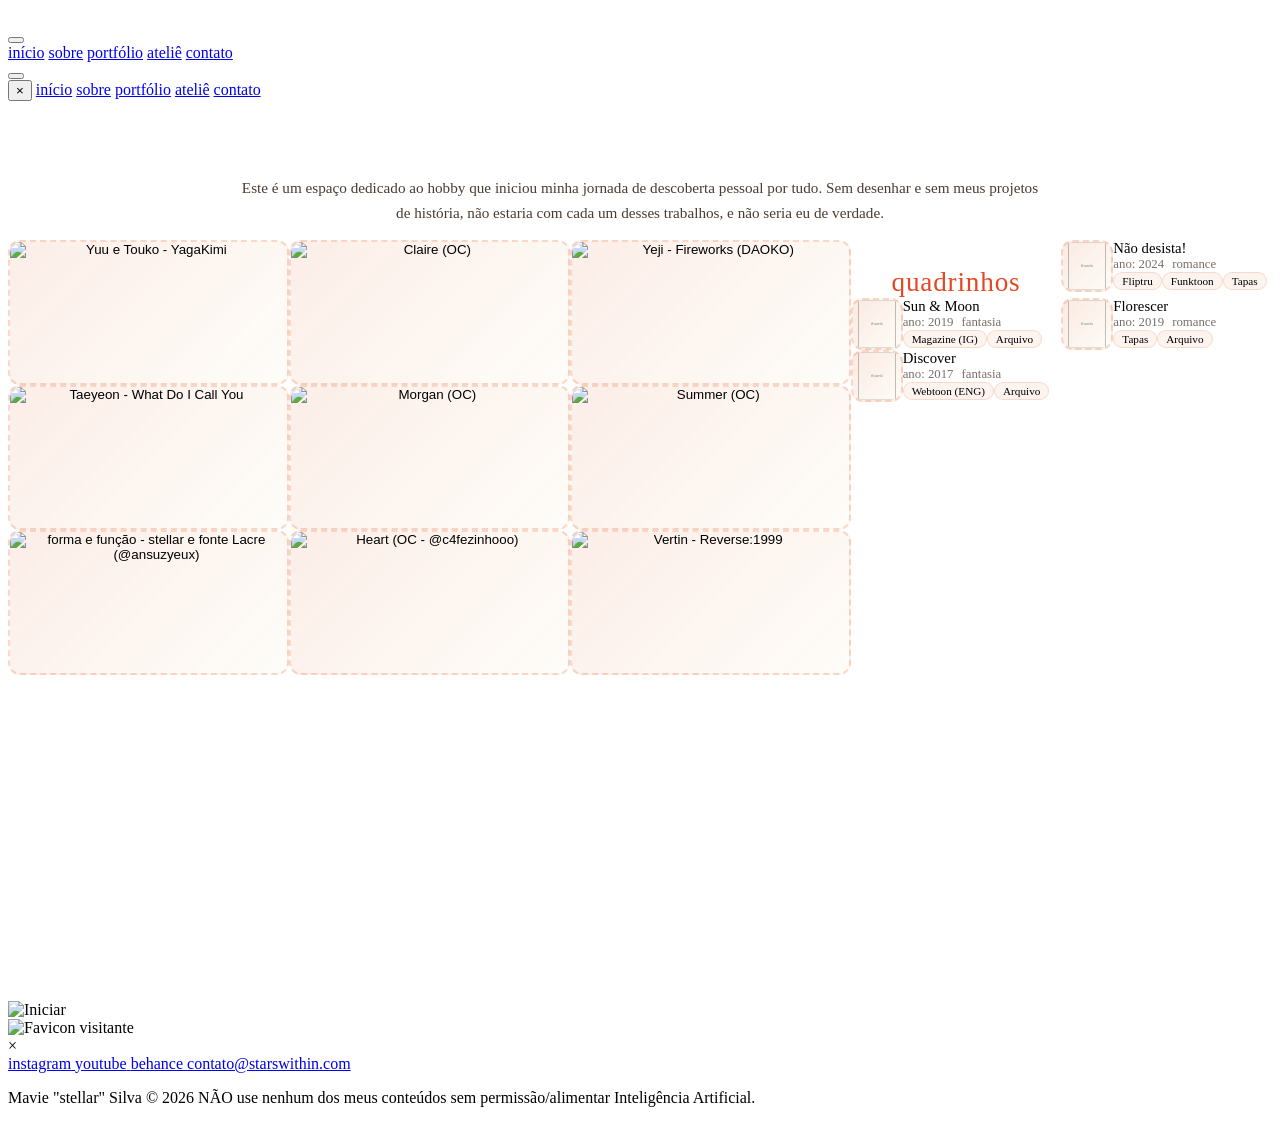
==== pages/atelier/index.html @ 3b6b8ca8 "Upload pages" ====
<!DOCTYPE html>
<html lang="pt-BR">
<head>
    <title>ateliê - starswithin</title>
    <meta charset="utf-8">
    <meta name="viewport" content="width=device-width, initial-scale=1">
    <meta name="description" content="Ateliê de Mavie 'stellar' Silva - espaço criativo de arte digital">
    <link rel="preconnect" href="https://fonts.googleapis.com">
    <link rel="preconnect" href="https://fonts.gstatic.com" crossorigin>
    <link href="https://fonts.googleapis.com/css2?family=Michroma&display=swap" rel="stylesheet">
    <link href="https://fonts.googleapis.com/css2?family=Geist:ital,wght@0,100..900;1,100..900&display=swap" rel="stylesheet">
    <link rel="stylesheet" href="../../assets/css/main.css?v=5">
    <link rel="stylesheet" href="style.css?v=5">
    <link rel="icon" href="../../assets/images/SW-Favicon_1.png" type="image/png">    
</head>

<body>
    <div class="preloader">
        <img class="loading-star" src="../../assets/images/SW-MainStar.svg" alt="" aria-hidden="true">
    </div>
    <header class="site-header">
        <button class="menu-toggle" aria-label="Abrir menu de navegação" aria-expanded="false" aria-controls="mobile-menu">
            <span class="hamburger"></span>
        </button>
        <nav class="navigation">
            <a href="../../index.html" class="nav-link">início</a>
            <a href="../sobre/index.html" class="nav-link">sobre</a>
            <a href="../portfolio/index.html" class="nav-link">portfólio</a>
            <span class="nav-item atelier"><a href="index.html" class="nav-link active">ateliê</a></span>
            <a href="../contato/index.html" class="nav-link">contato</a>
        </nav>
        <button id="theme-toggle" class="theme-toggle" aria-label="Alternar tema" title="Alternar tema" aria-pressed="false">
            <span class="toggle-track">
                <span class="toggle-knob"></span>
            </span>
        </button>
    </header>

    <nav class="mobile-nav-overlay" id="mobile-menu">
        <button class="mobile-nav-close" aria-label="Fechar menu" aria-controls="mobile-menu">
            <span class="nav-close-x">&times;</span>
        </button>
        <a href="../../index.html" class="mobile-nav-link">início</a>
        <a href="../sobre/index.html" class="mobile-nav-link">sobre</a>
        <a href="../portfolio/index.html" class="mobile-nav-link">portfólio</a>
        <a href="index.html" class="mobile-nav-link active">ateliê</a>
        <a href="../contato/index.html" class="mobile-nav-link">contato</a>
    </nav>

    <section class="atelier-wrap">
        <div class="atelier-intro">
            <p>
                Este é um espaço dedicado ao hobby que iniciou minha jornada de descoberta pessoal por tudo.
                Sem desenhar e sem meus projetos de história, não estaria com cada um desses trabalhos,
                e não seria eu de verdade.
            </p>
        </div>

        <div class="atelier-content">
            <div class="atelier-gallery">
                <button class="gallery-placeholder" data-img="../../images/ATELIER/yagakimi redraw1.png" data-alt="Yuu e Touko - YagaKimi">
                    <img src="../../images/ATELIER/yagakimi redraw1.png" alt="Yuu e Touko - YagaKimi">
                </button>
                <button class="gallery-placeholder" data-img="../../images/ATELIER/claire musg s.png" data-alt="Claire (OC)">
                    <img src="../../images/ATELIER/claire musg s.png" alt="Claire (OC)">
                </button>
                <button class="gallery-placeholder" data-img="../../images/ATELIER/yeji b-day.png" data-alt="Yeji - Fireworks (DAOKO)">
                    <img src="../../images/ATELIER/yeji b-day.png" alt="Yeji - Fireworks (DAOKO)">
                </button>
                <button class="gallery-placeholder" data-img="../../images/ATELIER/taeyeon wdicy s.png" data-alt="Taeyeon - What Do I Call You">
                    <img src="../../images/ATELIER/taeyeon wdicy s.png" alt="Taeyeon - What Do I Call You">
                </button>
                <button class="gallery-placeholder" data-img="../../images/ATELIER/morgan bday s.png" data-alt="Morgan (OC)">
                    <img src="../../images/ATELIER/morgan bday s.png" alt="Morgan (OC)">
                </button>
                <button class="gallery-placeholder" data-img="../../images/ATELIER/summer ex.png" data-alt="Summer (OC)">
                    <img src="../../images/ATELIER/summer ex.png" alt="Summer (OC)">
                </button>
                <button class="gallery-placeholder" data-img="../../images/ATELIER/forma e função.psd.png" data-alt="forma e função - stellar e fonte Lacre (@ansuzyeux)">
                    <img src="../../images/ATELIER/forma e função.psd.png" alt="forma e função - stellar e fonte Lacre (@ansuzyeux)">
                </button>
                <button class="gallery-placeholder" data-img="../../images/ATELIER/heart dtiys s.png" data-alt="Heart (OC - @c4fezinhooo)">
                    <img src="../../images/ATELIER/heart dtiys s.png" alt="Heart (OC - @c4fezinhooo)">
                </button>
                <button class="gallery-placeholder" data-img="../../images/ATELIER/vertin.png" data-alt="Vertin - Reverse:1999">
                    <img src="../../images/ATELIER/vertin.png" alt="Vertin - Reverse:1999">
                </button>
            </div>

            <div class="modal" id="image-modal">
                <div class="modal-content">
                    <button class="close-modal" id="close-modal">&times;</button>
                    <img src="" alt="" id="modal-img">
                </div>
            </div>

            <aside class="comics-list">
                <h1 class="comics-heading">quadrinhos</h1>

                <article class="comic-item">
                    <img src="../../images/ATELIER/nd-cut.png" alt="Capa Não desista!" class="comic-thumb"
                         onerror="this.onerror=null;this.src='data:image/svg+xml,%3Csvg xmlns=%22http://www.w3.org/2000/svg%22 width=%2270%22 height=%2290%22 viewBox=%220 0 70 90%22%3E%3Crect width=%2270%22 height=%2290%22 fill=%22none%22 stroke=%22%23888%22 stroke-width=%221%22/%3E%3Ctext x=%2250%25%22 y=%2250%25%22 dominant-baseline=%22middle%22 text-anchor=%22middle%22 font-size=%228%22 fill=%22%23888%22 font-family=%22sans-serif%22%3Ethumb%3C/text%3E%3C/svg%3E';">
                    <div class="comic-info">
                        <h3 class="comic-title">Não desista!</h3>
                        <div class="comic-meta">
                            <span>ano: 2024</span>
                            <span>romance</span>
                        </div>
                        <div class="comic-tags">
                            <a href="https://fliptru.com.br/comic/nao-desista-hztu/001?origin=chapter-list&extra=page_1" target="_blank" rel="noopener noreferrer" class="comic-tag">Fliptru</a>
                            <a href="https://funktoon.com/serie/naodesistacomic" target="_blank" rel="noopener noreferrer" class="comic-tag">Funktoon</a>
                            <a href="https://tapas.io/series/naodesista/info" target="_blank" rel="noopener noreferrer" class="comic-tag">Tapas</a>
                        </div>
                    </div>
                </article>

                <article class="comic-item">
                    <img src="../../images/ATELIER/sm-capa.png" alt="Capa Sun & Moon" class="comic-thumb"
                         onerror="this.onerror=null;this.src='data:image/svg+xml,%3Csvg xmlns=%22http://www.w3.org/2000/svg%22 width=%2270%22 height=%2290%22 viewBox=%220 0 70 90%22%3E%3Crect width=%2270%22 height=%2290%22 fill=%22none%22 stroke=%22%23888%22 stroke-width=%221%22/%3E%3Ctext x=%2250%25%22 y=%2250%25%22 dominant-baseline=%22middle%22 text-anchor=%22middle%22 font-size=%228%22 fill=%22%23888%22 font-family=%22sans-serif%22%3Ethumb%3C/text%3E%3C/svg%3E';">
                    <div class="comic-info">
                        <h3 class="comic-title">Sun & Moon</h3>
                        <div class="comic-meta">
                            <span>ano: 2019</span>
                            <span>fantasia</span>
                        </div>
                        <div class="comic-tags">
                            <a href="https://www.instagram.com/p/B2bsOSjj9we/" target="_blank" rel="noopener noreferrer" class="comic-tag">Magazine (IG)</a>
                            <a href="https://www.tumblr.com/stellar-vault/824159685451071488/sun-moon-01-lumos-um-mago-aprendiz-ao" target="_blank" rel="noopener noreferrer" class="comic-tag">Arquivo</a>
                        </div>
                    </div>
                </article>

                <article class="comic-item">
                    <img src="../../images/ATELIER/flr-cut.png" alt="Capa Florescer" class="comic-thumb"
                         onerror="this.onerror=null;this.src='data:image/svg+xml,%3Csvg xmlns=%22http://www.w3.org/2000/svg%22 width=%2270%22 height=%2290%22 viewBox=%220 0 70 90%22%3E%3Crect width=%2270%22 height=%2290%22 fill=%22none%22 stroke=%22%23888%22 stroke-width=%221%22/%3E%3Ctext x=%2250%25%22 y=%2250%25%22 dominant-baseline=%22middle%22 text-anchor=%22middle%22 font-size=%228%22 fill=%22%23888%22 font-family=%22sans-serif%22%3Ethumb%3C/text%3E%3C/svg%3E';">
                    <div class="comic-info">
                        <h3 class="comic-title">Florescer</h3>
                        <div class="comic-meta">
                            <span>ano: 2019</span>
                            <span>romance</span>
                        </div>
                        <div class="comic-tags">
                            <a href="https://tapas.io/series/florescer-pt" target="_blank" rel="noopener noreferrer" class="comic-tag">Tapas</a>
                            <a href="https://www.tumblr.com/stellar-vault/186353274121/florescer-quadrinho-de-abril-de-2019-criado-para" target="_blank" rel="noopener noreferrer" class="comic-tag">Arquivo</a>
                        </div>
                    </div>
                </article>

                <article class="comic-item">
                    <img src="../../images/ATELIER/dsc-cut.png" alt="Arte Discover" class="comic-thumb"
                         onerror="this.onerror=null;this.src='data:image/svg+xml,%3Csvg xmlns=%22http://www.w3.org/2000/svg%22 width=%2270%22 height=%2290%22 viewBox=%220 0 70 90%22%3E%3Crect width=%2270%22 height=%2290%22 fill=%22none%22 stroke=%22%23888%22 stroke-width=%221%22/%3E%3Ctext x=%2250%25%22 y=%2250%25%22 dominant-baseline=%22middle%22 text-anchor=%22middle%22 font-size=%228%22 fill=%22%23888%22 font-family=%22sans-serif%22%3Ethumb%3C/text%3E%3C/svg%3E';">
                    <div class="comic-info">
                        <h3 class="comic-title">Discover</h3>
                        <div class="comic-meta">
                            <span>ano: 2017</span>
                            <span>fantasia</span>
                        </div>
                        <div class="comic-tags">
                            <a href="https://www.webtoons.com/en/canvas/discover/list?title_no=199650" target="_blank" rel="noopener noreferrer" class="comic-tag">Webtoon (ENG)</a>
                            <a href="https://www.tumblr.com/stellar-vault/170592912271/discover-comic-experimental-sobre-humanidade" target="_blank" rel="noopener noreferrer" class="comic-tag">Arquivo</a>
                        </div>
                    </div>
                </article>
            </aside>
        </div>
    </section>

    <div class="footer-desktop">
        <div class="footer-left">
            <img src="../../assets/images/SW-Start_1.png" class="start-logo" alt="Iniciar" aria-label="Abrir menu iniciar">
            <div class="start-modal" id="start-modal">
                <div class="start-modal-header">
                    <div class="start-modal-title">
                        <img src="../../assets/images/SW-Favicon_1.png" alt="Favicon" class="start-modal-favicon">
                        visitante
                    </div>
                    <span class="start-modal-close" aria-label="Fechar menu iniciar">&times;</span>
                </div>
                <div class="start-modal-content">
                    <a href="https://instagram.com/starswithin_" class="start-modal-item">
                        <span>instagram</span>
                    </a>
                    <a href="https://youtube.com/@starswithin1" class="start-modal-item">
                        <span>youtube</span>
                    </a>
                    <a href="https://behance.net/starswithin" class="start-modal-item">
                        <span>behance</span>
                    </a>
                    <a href="mailto:contato@starswithin.com" class="start-modal-item">
                        <span>contato@starswithin.com</span>
                    </a>
                </div>
            </div>
        </div>
        <div class="footer-right">
            <p class="footer-info">
                <span class="footer-name">Mavie "stellar" Silva © 2026</span>
                <span class="footer-copyright">NÃO use nenhum dos meus conteúdos sem permissão/alimentar Inteligência Artificial.</span>
            </p>
        </div>
    </div>

    <script src="../../assets/js/main.js"></script>
    <script src="script.js"></script>
</body>
</html>
---- pages/atelier/style.css ----
/**
 * starswithin - CSS específico da página ateliê
 *
 * O CSS base comum está em ../../assets/css/main.css
 * Este arquivo contém apenas os estilos do layout de ateliê
 * (gallery de processo, comics list, modal de imagem).
 */

/* ===== Variáveis de cor específicas do ateliê ===== */
:root {
    --text-warm: #4a3b32;
    --text-warm-muted: #7a6f68;
    --accent-warm: #E54724;
}
[data-theme="dark"] {
    --accent-warm: #d4a59a;
    --text-warm: #e8dcc9;
    --text-warm-muted: #c9bfae;
    --text-muted: #c9bfae;
}

/* ===== Ateliê: Layout principal ===== */
.atelier-wrap {
    position: relative;
    height: calc(100vh - 120px);
    margin-top: 60px;
    margin-bottom: 60px;
    padding: clamp(16px, 3vw, 48px) var(--spacing-xl);
    box-sizing: border-box;
    max-width: 1400px;
    margin-left: auto;
    margin-right: auto;
    display: flex;
    flex-direction: column;
    gap: var(--spacing-xl);
    overflow-y: auto;
    overflow-x: hidden;
}

.atelier-intro {
    max-width: 800px;
    margin: 0 auto;
    text-align: center;
}
.atelier-intro p {
    font-family: var(--body-font);
    font-size: 0.92rem;
    line-height: 1.6;
    color: var(--text-warm);
}
[data-theme="dark"] .atelier-intro p {
    color: var(--text-color);
}

.comics-heading {
    font-family: var(--title-font);
    font-size: 2rem;
    font-weight: 500;
    color: var(--accent-warm);
    text-align: center;
    margin-bottom: var(--spacing-xl);
    letter-spacing: 0.03em;
}
[data-theme="dark"] .comics-heading {
    color: var(--primary);
}

/* ===== Layout: galeria + lista de comics ===== */
.atelier-content {
    display: flex;
    gap: calc(var(--spacing-xl) * 2);
    align-items: flex-start;
}

/* Galeria de thumbnails */
.atelier-gallery {
    flex: 2;
    display: grid;
    grid-template-columns: repeat(3, 1fr);
    grid-auto-rows: 180px;
    gap: var(--spacing-md);
    max-width: 1000px;
    margin-left: auto;
    margin-right: auto;
}
.atelier-gallery .gallery-placeholder {
    width: 100%;
    background: linear-gradient(135deg, rgba(229, 112, 61, 0.12), rgba(244, 227, 178, 0.08));
    border: 2px dashed rgba(229, 112, 61, 0.25);
    border-radius: 12px;
    display: flex;
    align-items: center;
    justify-content: center;
    overflow: hidden;
    position: relative;
    transition: var(--transition-fast);
    cursor: pointer;
}
.atelier-gallery .gallery-placeholder img {
    width: 100%;
    height: 100%;
    object-fit: cover;
    border-radius: 10px;
    position: absolute;
    top: 0;
    left: 0;
}
.atelier-gallery .gallery-placeholder a {
    display: block;
    width: 100%;
    height: 100%;
    text-decoration: none;
}
.atelier-gallery .gallery-placeholder:hover {
    border-color: rgba(229, 112, 61, 0.5);
    box-shadow: 0 0 12px rgba(229, 112, 61, 0.2);
}
.atelier-gallery .gallery-placeholder:nth-child(1) { min-height: 160px; }
.atelier-gallery .gallery-placeholder:nth-child(2) { min-height: 190px; }
.atelier-gallery .gallery-placeholder:nth-child(3) { min-height: 150px; }
.atelier-gallery .gallery-placeholder:nth-child(4) { min-height: 180px; }
.atelier-gallery .gallery-placeholder:nth-child(5) { min-height: 160px; }
.atelier-gallery .gallery-placeholder:nth-child(6) { min-height: 170px; }
.atelier-gallery .gallery-placeholder:nth-child(7) { min-height: 155px; }
.atelier-gallery .gallery-placeholder:nth-child(8) { min-height: 165px; }
.atelier-gallery .gallery-placeholder:nth-child(9) { min-height: 175px; }

/* ===== Modal de imagem do ateliê (específico) ===== */
.atelier-wrap .modal {
    display: none;
    position: fixed;
    z-index: 1000;
    left: 0;
    top: 0;
    width: 100%;
    height: 100%;
    background-color: rgba(0, 0, 0, 0.9);
    align-items: center;
    justify-content: center;
    overflow: auto;
    visibility: hidden;
    opacity: 0;
    transition: opacity 0.3s ease;
}
.atelier-wrap .modal.active {
    display: flex;
    visibility: visible;
    opacity: 1;
}
.atelier-wrap .modal > .modal-content {
    position: relative;
    margin: auto;
    padding: 20px;
    width: 90%;
    max-width: 800px;
    transform: scale(0.92);
    opacity: 0;
    transition: transform 0.3s ease, opacity 0.3s ease;
}
.atelier-wrap .modal.active > .modal-content {
    transform: scale(1);
    opacity: 1;
}
.atelier-wrap .modal-content img {
    width: 100%;
    height: 100%;
    object-fit: cover;
    display: block;
    border-radius: 12px;
}
.atelier-wrap .close-modal {
    position: absolute;
    top: -40px;
    right: 0;
    color: #fff;
    font-size: 28px;
    font-weight: bold;
    cursor: pointer;
    background: none;
    border: none;
}
.atelier-wrap .close-modal:hover,
.atelier-wrap .close-modal:focus { color: #F4E3B2; }

/* ===== Lista de comics ===== */
.comics-list {
    flex: 1;
    display: flex;
    flex-direction: column;
    gap: var(--spacing-xl);
}

.comic-item {
    display: flex;
    gap: var(--spacing-md);
    align-items: flex-start;
}
.comic-thumb {
    width: 80px;
    height: 80px;
    flex-shrink: 0;
    border: 2px dashed rgba(229, 112, 61, 0.25);
    border-radius: 12px;
    position: relative;
    overflow: hidden;
    background: linear-gradient(135deg, rgba(229, 112, 61, 0.15), rgba(244, 227, 178, 0.1));
}
.comic-thumb::before {
    content: "";
    position: absolute;
    top: 0;
    left: 0;
    width: 100%;
    height: 100%;
    background: inherit;
    z-index: 0;
}
.comic-thumb img {
    position: absolute;
    top: 0;
    left: 0;
    width: 100%;
    height: 100%;
    object-fit: contain;
    object-position: center;
    z-index: 1;
    pointer-events: none;
    display: block;
}
.comic-info {
    display: flex;
    flex-direction: column;
    gap: var(--spacing-xs);
}
.comic-title {
    font-family: var(--title-font);
    font-size: 1.15rem;
    font-weight: 500;
    color: var(--primary);
    margin: 0;
}
.comic-meta {
    font-family: var(--body-font);
    font-size: 0.85rem;
    color: var(--text-warm-muted);
    display: flex;
    gap: 0.5rem;
}
[data-theme="dark"] .comic-meta { color: var(--text-muted); }

.comic-tags {
    display: flex;
    gap: var(--spacing-xs);
    flex-wrap: wrap;
}
.comic-tags a {
    color: var(--primary);
    text-decoration: none;
    transition: var(--transition-fast);
}
.comic-tags a:hover { color: #E0703D; }
[data-theme="dark"] .comic-tags a { color: var(--accent); }
[data-theme="dark"] .comic-tags a:hover { color: var(--primary); }

.comic-tag {
    font-family: var(--body-font);
    font-size: 0.75rem;
    color: var(--primary);
    background: rgba(229, 112, 61, 0.08);
    border: 1px solid rgba(229, 112, 61, 0.2);
    padding: 2px 8px;
    border-radius: 12px;
    transition: var(--transition-fast);
    display: inline-block;
    text-decoration: none;
}
.comic-tag:hover {
    color: #E0703D;
    background: rgba(224, 112, 61, 0.15);
    border-color: rgba(224, 112, 61, 0.45);
}
[data-theme="dark"] .comic-tag {
    color: var(--accent);
    background: rgba(244, 227, 178, 0.12);
    border-color: rgba(244, 227, 178, 0.3);
}
[data-theme="dark"] .comic-tag:hover {
    color: var(--primary);
    background: rgba(229, 112, 61, 0.15);
    border-color: rgba(229, 112, 61, 0.4);
}

/* ===== Responsividade do ateliê ===== */
@media (max-width: 1366px) {
    .atelier-content { gap: var(--spacing-lg); }
    .atelier-gallery { grid-auto-rows: 145px; }
    .atelier-gallery .gallery-placeholder:nth-child(n) { min-height: 145px; }
    .comic-thumb { width: 48px; height: 48px; }
    .comic-item { gap: var(--spacing-xs); }
    .comics-list {
        display: grid;
        grid-template-columns: 1fr 1fr;
        gap: var(--spacing-sm);
    }
    .comic-item { flex-direction: row; }
    .comic-title { font-size: 0.92rem; }
    .comic-meta { font-size: 0.8rem; }
    .comic-tag { font-size: 0.7rem; }
    .comics-heading { font-size: 1.7rem; }
    .atelier-intro p { font-size: 0.95rem; }
}

@media (max-width: 1200px) {
    .atelier-content {
        flex-direction: column;
        gap: var(--spacing-lg);
    }
    .atelier-gallery {
        display: flex;
        flex-direction: row;
        flex-wrap: nowrap;
        gap: var(--spacing-sm);
        height: 150px;
        overflow-x: auto;
        overflow-y: hidden;
        padding: 4px 0;
    }
    .atelier-gallery .gallery-placeholder {
        flex: 0 0 auto;
        width: 130px;
        height: 120px;
        min-height: 0;
    }
    .atelier-gallery .gallery-placeholder:nth-child(n) { min-height: 120px; }
    .comic-thumb { width: 50px; height: 50px; }
    .comic-item { gap: var(--spacing-sm); }
    .comics-list {
        display: grid;
        grid-template-columns: 1fr 1fr;
        gap: var(--spacing-sm);
    }
    .comic-item { flex-direction: row; }
    .comic-title { font-size: 0.95rem; }
    .comic-meta { font-size: 0.8rem; }
}

@media (max-width: 1100px) {
    .atelier-wrap {
        height: auto;
        min-height: calc(100vh - 120px);
    }

    /* Modal de imagem desativado no mobile */
    .atelier-wrap .modal {
        display: none !important;
        pointer-events: none;
    }

    .atelier-gallery {
        display: grid;
        grid-template-columns: repeat(2, 1fr);
        grid-auto-rows: auto;
        height: auto;
        min-height: auto;
        gap: var(--spacing-sm);
    }

    .atelier-gallery .gallery-placeholder {
        width: 100%;
        height: auto;
        min-height: 200px;
        padding: 0;
        border: none;
    }

    .atelier-gallery .gallery-placeholder img {
        display: block;
        width: 100%;
        height: 100%;
        min-height: 200px;
        object-fit: contain;
        border-radius: 8px;
        position: static;
    }

    .atelier-gallery .gallery-placeholder:nth-child(n) {
        min-height: 200px !important;
    }

    .comic-thumb {
        width: 70px;
        height: 70px;
    }

    .comic-item {
        align-items: center;
        margin-left: var(--spacing-lg);
        width: auto;
        max-width: 400px;
    }

    .comics-list {
        display: flex;
        flex-direction: column;
        gap: var(--spacing-lg);
        width: 100%;
        max-width: 500px;
        margin: 0 auto;
    }

    .comics-heading {
        margin: var(--spacing-lg) 0 var(--spacing-md);
        font-size: 32px;
    }

    .comic-tag { font-size: 0.68rem; }
    .atelier-intro p {
        font-size: 0.9rem; 
        margin-top: 5%;
    }
}

@media (max-width: 480px) {
    .atelier-gallery {
        grid-template-columns: 1fr;
    }

    .atelier-gallery .gallery-placeholder {
        min-height: 220px;
    }

    .atelier-gallery .gallery-placeholder img {
        min-height: 220px;
    }
}

/* Footer mobile - igual à página inicial */
@media (max-width: 1100px) {
    .footer-info {
        font-size: 0.75rem;
        line-height: 1.4;
    }
    .footer-name {
        display: block;
        font-weight: 500;
    }
    .footer-copyright {
        display: block;
        opacity: 0.8;
        margin-top: 0.25rem;
    }
}
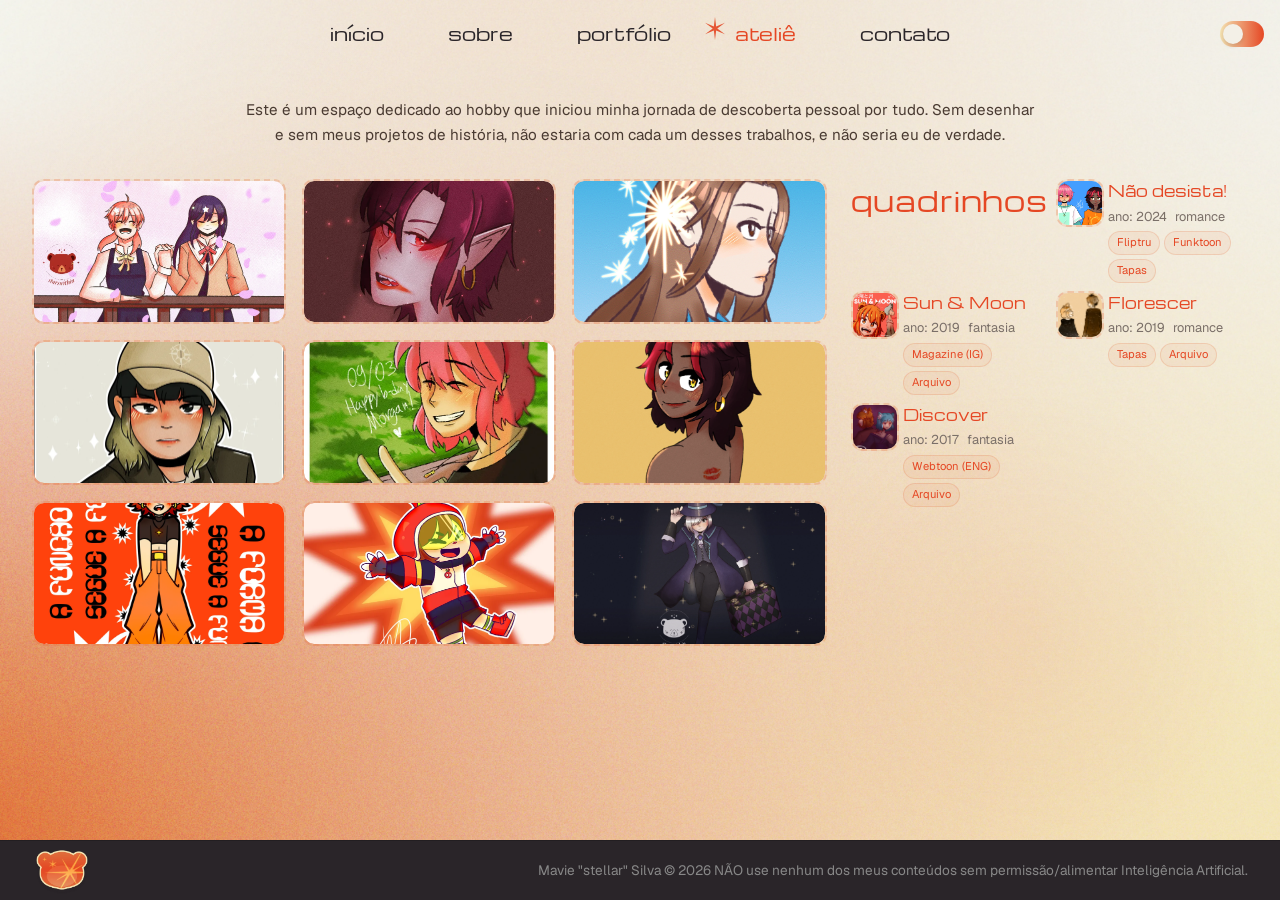
==== commit 6de207e6: "change .png to .webp" ====
--- a/pages/atelier/index.html
+++ b/pages/atelier/index.html
@@ -1,17 +1,17 @@
-<!DOCTYPE html>
+﻿<!DOCTYPE html>
 <html lang="pt-BR">
 <head>
     <title>ateliê - starswithin</title>
     <meta charset="utf-8">
     <meta name="viewport" content="width=device-width, initial-scale=1">
-    <meta name="description" content="Ateliê de Mavie 'stellar' Silva - espaço criativo de arte digital">
+    <meta name="description" content="Área especial de starswithin (artes e quadrinhos)">
     <link rel="preconnect" href="https://fonts.googleapis.com">
     <link rel="preconnect" href="https://fonts.gstatic.com" crossorigin>
     <link href="https://fonts.googleapis.com/css2?family=Michroma&display=swap" rel="stylesheet">
     <link href="https://fonts.googleapis.com/css2?family=Geist:ital,wght@0,100..900;1,100..900&display=swap" rel="stylesheet">
     <link rel="stylesheet" href="../../assets/css/main.css?v=5">
     <link rel="stylesheet" href="style.css?v=5">
-    <link rel="icon" href="../../assets/images/SW-Favicon_1.png" type="image/png">    
+    <link rel="icon" href="../../assets/images/SW-Favicon_1.webp" type="image/webp">    
 </head>
 
 <body>
@@ -58,32 +58,32 @@
 
         <div class="atelier-content">
             <div class="atelier-gallery">
-                <button class="gallery-placeholder" data-img="../../images/ATELIER/yagakimi redraw1.png" data-alt="Yuu e Touko - YagaKimi">
-                    <img src="../../images/ATELIER/yagakimi redraw1.png" alt="Yuu e Touko - YagaKimi">
-                </button>
-                <button class="gallery-placeholder" data-img="../../images/ATELIER/claire musg s.png" data-alt="Claire (OC)">
-                    <img src="../../images/ATELIER/claire musg s.png" alt="Claire (OC)">
-                </button>
-                <button class="gallery-placeholder" data-img="../../images/ATELIER/yeji b-day.png" data-alt="Yeji - Fireworks (DAOKO)">
-                    <img src="../../images/ATELIER/yeji b-day.png" alt="Yeji - Fireworks (DAOKO)">
-                </button>
-                <button class="gallery-placeholder" data-img="../../images/ATELIER/taeyeon wdicy s.png" data-alt="Taeyeon - What Do I Call You">
-                    <img src="../../images/ATELIER/taeyeon wdicy s.png" alt="Taeyeon - What Do I Call You">
-                </button>
-                <button class="gallery-placeholder" data-img="../../images/ATELIER/morgan bday s.png" data-alt="Morgan (OC)">
-                    <img src="../../images/ATELIER/morgan bday s.png" alt="Morgan (OC)">
-                </button>
-                <button class="gallery-placeholder" data-img="../../images/ATELIER/summer ex.png" data-alt="Summer (OC)">
-                    <img src="../../images/ATELIER/summer ex.png" alt="Summer (OC)">
-                </button>
-                <button class="gallery-placeholder" data-img="../../images/ATELIER/forma e função.psd.png" data-alt="forma e função - stellar e fonte Lacre (@ansuzyeux)">
-                    <img src="../../images/ATELIER/forma e função.psd.png" alt="forma e função - stellar e fonte Lacre (@ansuzyeux)">
-                </button>
-                <button class="gallery-placeholder" data-img="../../images/ATELIER/heart dtiys s.png" data-alt="Heart (OC - @c4fezinhooo)">
-                    <img src="../../images/ATELIER/heart dtiys s.png" alt="Heart (OC - @c4fezinhooo)">
-                </button>
-                <button class="gallery-placeholder" data-img="../../images/ATELIER/vertin.png" data-alt="Vertin - Reverse:1999">
-                    <img src="../../images/ATELIER/vertin.png" alt="Vertin - Reverse:1999">
+                <button class="gallery-placeholder" data-img="../../images/ATELIER/yagakimi.webp" data-alt="Yuu e Touko - YagaKimi">
+                    <img src="../../images/ATELIER/yagakimi.webp" alt="Yuu e Touko - YagaKimi">
+                </button>
+                <button class="gallery-placeholder" data-img="../../images/ATELIER/claire.webp" data-alt="Claire (OC)">
+                    <img src="../../images/ATELIER/claire.webp" alt="Claire (OC)">
+                </button>
+                <button class="gallery-placeholder" data-img="../../images/ATELIER/yeji.webp" data-alt="Yeji - Fireworks (DAOKO)">
+                    <img src="../../images/ATELIER/yeji.webp" alt="Yeji - Fireworks (DAOKO)">
+                </button>
+                <button class="gallery-placeholder" data-img="../../images/ATELIER/taeyeon.webp" data-alt="Taeyeon - What Do I Call You">
+                    <img src="../../images/ATELIER/taeyeon.webp" alt="Taeyeon - What Do I Call You">
+                </button>
+                <button class="gallery-placeholder" data-img="../../images/ATELIER/morgan.webp" data-alt="Morgan (OC)">
+                    <img src="../../images/ATELIER/morgan.webp" alt="Morgan (OC)">
+                </button>
+                <button class="gallery-placeholder" data-img="../../images/ATELIER/summer.webp" data-alt="Summer (OC)">
+                    <img src="../../images/ATELIER/summer.webp" alt="Summer (OC)">
+                </button>
+                <button class="gallery-placeholder" data-img="../../images/ATELIER/stellar.webp" data-alt="forma e função - stellar e fonte Lacre (@ansuzyeux)">
+                    <img src="../../images/ATELIER/stellar.webp" alt="forma e função - stellar e fonte Lacre (@ansuzyeux)">
+                </button>
+                <button class="gallery-placeholder" data-img="../../images/ATELIER/heart.webp" data-alt="Heart (OC - @c4fezinhooo)">
+                    <img src="../../images/ATELIER/heart.webp" alt="Heart (OC - @c4fezinhooo)">
+                </button>
+                <button class="gallery-placeholder" data-img="../../images/ATELIER/vertin.webp" data-alt="Vertin - Reverse:1999">
+                    <img src="../../images/ATELIER/vertin.webp" alt="Vertin - Reverse:1999">
                 </button>
             </div>
 
@@ -98,8 +98,8 @@
                 <h1 class="comics-heading">quadrinhos</h1>
 
                 <article class="comic-item">
-                    <img src="../../images/ATELIER/nd-cut.png" alt="Capa Não desista!" class="comic-thumb"
-                         onerror="this.onerror=null;this.src='data:image/svg+xml,%3Csvg xmlns=%22http://www.w3.org/2000/svg%22 width=%2270%22 height=%2290%22 viewBox=%220 0 70 90%22%3E%3Crect width=%2270%22 height=%2290%22 fill=%22none%22 stroke=%22%23888%22 stroke-width=%221%22/%3E%3Ctext x=%2250%25%22 y=%2250%25%22 dominant-baseline=%22middle%22 text-anchor=%22middle%22 font-size=%228%22 fill=%22%23888%22 font-family=%22sans-serif%22%3Ethumb%3C/text%3E%3C/svg%3E';">
+                    <img src="../../images/ATELIER/nd-cut.webp" alt="Capa Não desista!" class="comic-thumb"
+                         onerror="this.onerror=null;this.src='data:image/svg+xml,%3Csvg xmlns=%22http://www.w3.org/2000/svg%22 width=%2270%22 height=%2290%22 viewBox=%220 0 70 90%22%3E%3Crect width=%2270%22 height=%2290%22 fill=%22none%22 stroke=%22%23888%22 stroke-width=%221%22/%3E%3Ctext x=%2250%25%2２ y=%2２50%25%２ dominant-baseline=%２middle%２ text-anchor=%２middle%２ font-size=%２8%２ fill=%２%#888%２ font-family=%２sans-serif%２%3Ethumb%3C/text%3E%3C/svg%3E';">
                     <div class="comic-info">
                         <h3 class="comic-title">Não desista!</h3>
                         <div class="comic-meta">
@@ -115,8 +115,8 @@
                 </article>
 
                 <article class="comic-item">
-                    <img src="../../images/ATELIER/sm-capa.png" alt="Capa Sun & Moon" class="comic-thumb"
-                         onerror="this.onerror=null;this.src='data:image/svg+xml,%3Csvg xmlns=%22http://www.w3.org/2000/svg%22 width=%2270%22 height=%2290%22 viewBox=%220 0 70 90%22%3E%3Crect width=%2270%22 height=%2290%22 fill=%22none%22 stroke=%22%23888%22 stroke-width=%221%22/%3E%3Ctext x=%2250%25%22 y=%2250%25%22 dominant-baseline=%22middle%22 text-anchor=%22middle%22 font-size=%228%22 fill=%22%23888%22 font-family=%22sans-serif%22%3Ethumb%3C/text%3E%3C/svg%3E';">
+                    <img src="../../images/ATELIER/sm-capa.webp" alt="Capa Sun & Moon" class="comic-thumb"
+                         onerror="this.onerror=null;this.src='data:image/svg+xml,%3Csvg xmlns=%22http://www.w3.org/2000/svg%22 width=%2270%22 height=%2290%22 viewBox=%220 0 70 90%22%3E%3Crect width=%2270%22 height=%2290%22 fill=%22none%22 stroke=%22%23888%22 stroke-width=%221%2２/%3E%3Ctext x=%2２50%２5%２ y=%２50%２5%２ dominant-baseline=%２middle%２ text-anchor=%２middle%２ font-size=%２8%２ fill=%２%#888%２ font-family=%２sans-serif%２%3Ethumb%3C/text%3E%3C/svg%3E';">
                     <div class="comic-info">
                         <h3 class="comic-title">Sun & Moon</h3>
                         <div class="comic-meta">
@@ -131,8 +131,8 @@
                 </article>
 
                 <article class="comic-item">
-                    <img src="../../images/ATELIER/flr-cut.png" alt="Capa Florescer" class="comic-thumb"
-                         onerror="this.onerror=null;this.src='data:image/svg+xml,%3Csvg xmlns=%22http://www.w3.org/2000/svg%22 width=%2270%22 height=%2290%22 viewBox=%220 0 70 90%22%3E%3Crect width=%2270%22 height=%2290%22 fill=%22none%22 stroke=%22%23888%22 stroke-width=%221%22/%3E%3Ctext x=%2250%25%22 y=%2250%25%22 dominant-baseline=%22middle%22 text-anchor=%22middle%22 font-size=%228%22 fill=%22%23888%22 font-family=%22sans-serif%22%3Ethumb%3C/text%3E%3C/svg%3E';">
+                    <img src="../../images/ATELIER/flr-cut.webp" alt="Capa Florescer" class="comic-thumb"
+                         onerror="this.onerror=null;this.src='data:image/svg+xml,%3Csvg xmlns=%22http://www.w3.org/2000/svg%22 width=%2270%22 height=%2290%22 viewBox=%220 0 70 90%22%3E%3Crect width=%2270%22 height=%2290%22 fill=%22none%22 stroke=%22%23888%22 stroke-width=%2２1%２/%3E%3Ctext x=%２50%２5%２ y=%２50%２5%２ dominant-baseline=%２middle%２ text-anchor=%２middle%２ font-size=%２8%２ fill=%２%#888%２ font-family=%２sans-serif%２%3Ethumb%3C/text%3E%3C/svg%3E';">
                     <div class="comic-info">
                         <h3 class="comic-title">Florescer</h3>
                         <div class="comic-meta">
@@ -147,8 +147,8 @@
                 </article>
 
                 <article class="comic-item">
-                    <img src="../../images/ATELIER/dsc-cut.png" alt="Arte Discover" class="comic-thumb"
-                         onerror="this.onerror=null;this.src='data:image/svg+xml,%3Csvg xmlns=%22http://www.w3.org/2000/svg%22 width=%2270%22 height=%2290%22 viewBox=%220 0 70 90%22%3E%3Crect width=%2270%22 height=%2290%22 fill=%22none%22 stroke=%22%23888%22 stroke-width=%221%22/%3E%3Ctext x=%2250%25%22 y=%2250%25%22 dominant-baseline=%22middle%22 text-anchor=%22middle%22 font-size=%228%22 fill=%22%23888%22 font-family=%22sans-serif%22%3Ethumb%3C/text%3E%3C/svg%3E';">
+                    <img src="../../images/ATELIER/dsc-cut.webp" alt="Arte Discover" class="comic-thumb"
+                         onerror="this.onerror=null;this.src='data:image/svg+xml,%3Csvg xmlns=%22http://www.w3.org/2000/svg%22 width=%2270%22 height=%2290%22 viewBox=%220 0 70 90%22%3E%3Crect width=%2270%22 height=%2290%22 fill=%22none%22 stroke=%22%23888%22 stroke-width=%2２1%２/%3E%3Ctext x=%２50%２5%２ y=%２50%２5%２ dominant-baseline=%２middle%２ text-anchor=%２middle%２ font-size=%２8%２ fill=%２%#888%２ font-family=%２sans-serif%２%3Ethumb%3C/text%3E%3C/svg%3E';">
                     <div class="comic-info">
                         <h3 class="comic-title">Discover</h3>
                         <div class="comic-meta">
@@ -167,11 +167,11 @@
 
     <div class="footer-desktop">
         <div class="footer-left">
-            <img src="../../assets/images/SW-Start_1.png" class="start-logo" alt="Iniciar" aria-label="Abrir menu iniciar">
+            <img src="../../assets/images/SW-Start_1.webp" class="start-logo" alt="Iniciar" aria-label="Abrir menu iniciar">
             <div class="start-modal" id="start-modal">
                 <div class="start-modal-header">
                     <div class="start-modal-title">
-                        <img src="../../assets/images/SW-Favicon_1.png" alt="Favicon" class="start-modal-favicon">
+                        <img src="../../assets/images/SW-Favicon_1.webp" alt="Favicon" class="start-modal-favicon">
                         visitante
                     </div>
                     <span class="start-modal-close" aria-label="Fechar menu iniciar">&times;</span>
--- a/assets/css/main.css
+++ b/assets/css/main.css
@@ -0,0 +1,1791 @@
+﻿/* ============================================
+   Starswithin - Portfolio Theme
+   ============================================ */
+
+:root {
+    /* Cores principais */
+    --primary: #E54724;
+    --secondary: #E0703D;
+    --accent: #F4E3B2;
+    --electric: #F3F0E7;
+    --dark: #2A2529;
+    --dark-light: #2A2529;
+    --medium: #E0703D;
+    --light: #F3F0E7;
+    --text-light: #F3F0E7;
+    /* Theme tokens (light by default) */
+    --bg: #F3F0E7;
+    --bg-gradient: linear-gradient(135deg, #F3F0E7 0%, #F4E3B2 100%);
+    --text-color: #2A2529;
+    --muted: #7a6f68;
+    --text-muted: #888;
+    
+    /* Tipografia */
+    --title-font: "Michroma", sans-serif;
+    --body-font: "Geist", sans-serif;
+    --code-font: "GeistMono Nerd Font", monospace;
+    
+    /* Espaçamento */
+    --spacing-xs: 0.25rem;
+    --spacing-s: 0.375rem;
+    --spacing-sm: 0.5rem;
+    --spacing-md: 1rem;
+    --spacing-lg: 1.5rem;
+    --spacing-xl: 2rem;
+    --spacing-xxl: 4rem;
+    
+    /* Transições */
+    --transition-fast: 0.2s ease;
+    --transition-normal: 0.3s ease;
+    --transition-slow: 0.5s ease;
+}
+
+/* ===== Fontes locais (fallback para quando o Google Fonts não carrega) ===== */
+@font-face {
+    font-family: "Michroma";
+    src: url('../fonts/Michroma/Michroma-Regular.ttf') format("truetype");
+    font-weight: normal;
+    font-style: normal;
+    font-display: swap;
+}
+@font-face {
+    font-family: "Geist";
+    src: url('../fonts/Geist/Geist-VariableFont_wght.ttf') format("truetype");
+    font-weight: 100 900;
+    font-style: normal;
+    font-display: swap;
+}
+@font-face {
+    font-family: "Geist";
+    src: url('../fonts/Geist/Geist-Italic-VariableFont_wght.ttf') format("truetype");
+    font-weight: 100 900;
+    font-style: italic;
+    font-display: swap;
+}
+@font-face {
+    font-family: "GeistMono Nerd Font";
+    src: url('../fonts/GeistMono/GeistMonoNerdFont-Regular.otf') format("opentype");
+    font-weight: 400;
+    font-style: normal;
+    font-display: swap;
+}
+* {
+    margin: 0;
+    padding: 0;
+    box-sizing: border-box;
+}
+
+/* Scrollbar personalizada */
+::-webkit-scrollbar {
+    width: 8px;
+}
+
+::-webkit-scrollbar-track {
+    background: var(--dark);
+}
+
+::-webkit-scrollbar-thumb {
+    background: var(--primary);
+    border-radius: 4px;
+}
+
+::-webkit-scrollbar-thumb:hover {
+    background: var(--accent);
+}
+
+/* Body principal */
+body {
+    font-family: var(--body-font);
+    font-weight: 400;
+    font-style: normal;
+    background: url('../images/SW-Fundos_3.webp') no-repeat center center fixed;
+    background-size: cover;
+    color: var(--text-color);
+    /* min-height: 0 (não 100vh) evita a scrollbar fantasma de 60px do footer fixo:
+       com min-height:100vh o body "puxa" +footerHeight no documentElement.scrollHeight.
+       O fundo continua no body e se propaga pro canvas (html = viewport inteiro) sem faixa. */
+    min-height: 0;
+    line-height: 1.6;
+    position: relative;
+    overflow-x: hidden;
+}
+
+/* Tema escuro */
+[data-theme="dark"] {
+    --bg: #292428;
+    --bg-gradient: #292428;
+    --text-color: #F3F0E7;
+    --muted: #c9bfae;
+}
+[data-theme="dark"] body {
+    background: url('../images/SW-Fundos_2.webp') no-repeat center center fixed;
+    background-size: cover;
+}
+[data-theme="dark"] body::before {
+    background: none;
+}
+
+/* Efeito de fundo com partículas */
+body::before {
+    content: "";
+    position: fixed;
+    top: 0;
+    left: 0;
+    width: 100%;
+    height: 100%;
+    background: 
+        radial-gradient(circle at 20% 30%, rgba(244,227,178,0.06) 0%, transparent 20%),
+        radial-gradient(circle at 80% 70%, rgba(229,71,36,0.06) 0%, transparent 20%);
+    pointer-events: none;
+    z-index: -1;
+}
+
+/* ===== Headings globais - Hierarquia de fontes (Michroma) ===== */
+h1 {
+    font-family: var(--title-font);
+    font-size: 2.5rem;
+    font-weight: 400;
+    font-style: normal;
+}
+h2 {
+    font-family: var(--title-font);
+    font-size: 2rem;
+    font-weight: 400;
+    font-style: normal;
+}
+h3 {
+    font-family: var(--title-font);
+    font-size: 1.5rem;
+    font-weight: 400;
+    font-style: normal;
+}
+
+/* Cabeçalho e navegação */
+.site-header {
+    position: fixed;
+    top: 0;
+    left: 0;
+    width: 100%;
+    padding: var(--spacing-md) var(--spacing-xl);
+    z-index: 100;
+}
+
+.navigation {
+    display: flex;
+    justify-content: center;
+    gap: var(--spacing-xxl);
+    flex-wrap: wrap;
+}
+
+.nav-link {
+    font-family: var(--title-font);
+    font-size: 1.1rem;
+    text-decoration: none;
+    color: var(--text-color);
+    position: relative;
+    padding: var(--spacing-xs) 0;
+    transition: var(--transition-fast);
+}
+
+.nav-link:hover,
+.nav-link.active {
+    color: var(--primary);
+}
+
+/* ===== SVG Estrela na Header ===== */
+.nav-item {
+    position: relative;
+    display: inline-flex;
+    align-items: center;
+    gap: 8px;
+}
+.nav-item a {
+    font-size: 1.1rem;
+    text-decoration: none;
+}
+.nav-item::after {
+    content: "";
+    position: absolute;
+    top: 0;
+    left: -30px;
+    width: 20px;
+    height: 24px;
+    background: url('../images/SW-Select_4.svg') no-repeat center / contain;
+    opacity: 0.9;
+    pointer-events: none;
+    z-index: 1;
+}
+
+/* Toggle de tema (posicionado à direita do header) */
+.theme-toggle {
+    position: absolute;
+    right: 1rem;
+    top: 50%;
+    transform: translateY(-50%);
+    background: transparent;
+    border: none;
+    padding: 0;
+    cursor: pointer;
+    z-index: 120;
+}
+.theme-toggle .toggle-track {
+    display: inline-flex;
+    align-items: center;
+    width: 44px;
+    height: 26px;
+    border-radius: 999px;
+    background: linear-gradient(90deg, var(--accent), var(--primary));
+    padding: 3px;
+}
+.theme-toggle .toggle-knob {
+    width: 20px;
+    height: 20px;
+    background: var(--bg);
+    border-radius: 50%;
+    transition: transform 0.22s ease, background 0.22s ease;
+    box-shadow: 0 2px 4px rgba(0,0,0,0.12);
+}
+
+/* Quando ativo (tema escuro), empurra o knob para a direita */
+[data-theme="dark"] .theme-toggle .toggle-knob {
+    transform: translateX(18px);
+    background: var(--text-color);
+}
+
+/* Seção Hero (Página Inicial) */
+.hero-section {
+    display: flex;
+    flex-direction: column;
+    align-items: center;
+    justify-content: center;
+    height: 100vh;
+    text-align: center;
+    padding-top: 60px;
+    position: relative;
+    overflow: hidden;
+}
+
+.site-title {
+    font-family: var(--title-font);
+    font-size: clamp(2.5rem, 8vw, 6rem);
+    font-weight: 400;
+    font-style: normal;
+    background: linear-gradient(90deg, var(--primary), var(--accent));
+    -webkit-background-clip: text;
+    background-clip: text;
+    color: transparent;
+    text-shadow: 0 0 20px rgba(0, 245, 255, 0.3);
+    letter-spacing: 3px;
+}
+
+.tagline {
+    font-family: var(--body-font);
+    font-size: 1.2rem;
+    color: var(--text-muted);
+    margin-top: var(--spacing-lg);
+    font-style: italic;
+}
+
+/* Seções comuns */
+section {
+    padding: var(--spacing-xxl) var(--spacing-xl);
+    max-width: 1200px;
+    margin: 0 auto;
+}
+
+section h2 {
+    font-family: var(--title-font);
+    font-size: 2.5rem;
+    text-align: center;
+    margin-bottom: var(--spacing-xxl);
+    background: linear-gradient(90deg, var(--primary), var(--accent));
+    -webkit-background-clip: text;
+    background-clip: text;
+    color: transparent;
+}
+
+/* Container flexível */
+.container {
+    display: flex;
+    flex-wrap: wrap;
+    gap: var(--spacing-xl);
+    align-items: center;
+    justify-content: center;
+}
+
+/* Footer */
+footer {
+    text-align: center;
+    padding: var(--spacing-xl);
+    margin-top: auto;
+    border-top: 1px solid rgba(0, 0, 0, 0.2);
+}
+
+footer p {
+    color: var(--text-muted);
+    font-size: 0.9rem;
+}
+
+/* Footer desktop - estilo barra de tarefas */
+.footer-desktop {
+    position: fixed;
+    bottom: 0;
+    left: 0;
+    width: 100%;
+    height: 60px;
+    background: var(--dark);
+    display: flex;
+    justify-content: space-between;
+    align-items: center;
+    padding: 0 var(--spacing-xl);
+    z-index: 150;
+    border-top: 1px solid rgba(0, 0, 0, 0.2);
+}
+
+.footer-left {
+    display: flex;
+    align-items: center;
+    gap: var(--spacing-md);
+}
+
+.footer-right {
+    display: flex;
+    align-items: center;
+    gap: var(--spacing-lg);
+}
+
+.footer-info {
+    color: var(--text-muted);
+    font-size: 0.85rem;
+    margin: 0;
+}
+
+/* Botão do menu iniciar (estilo taskbar) - apenas ícone */
+.start-button {
+    display: flex;
+    align-items: center;
+    justify-content: center;
+    width: 40px;
+    height: 40px;
+    background: linear-gradient(90deg, var(--primary), var(--secondary));
+    border: none;
+    border-radius: 8px;
+    cursor: pointer;
+    transition: var(--transition-fast);
+    padding: 0;
+}
+
+.start-logo {
+    width: 60px;
+    height: 60px;
+    object-fit: contain;
+    cursor: pointer;
+    transition: var(--transition-fast);
+}
+
+/* Modal Menu Iniciar */
+.start-modal {
+    display: none;
+    position: fixed;
+    bottom: 80px;
+    left: 20px;
+    width: 250px;
+    background: var(--dark);
+    border-radius: 8px;
+    padding: var(--spacing-lg);
+    box-shadow: 0 4px 20px rgba(0, 0, 0, 0.3);
+    z-index: 160;
+    border: 1px solid rgba(255, 255, 255, 0.1);
+    border-left: none;
+}
+
+.start-modal.active {
+    display: block;
+}
+
+.start-modal-header {
+    font-family: var(--title-font);
+    font-size: 1.1rem;
+    color: var(--text-light);
+    margin-bottom: var(--spacing-md);
+    padding-bottom: var(--spacing-sm);
+    border-bottom: 1px solid rgba(255, 255, 255, 0.1);
+    display: flex;
+    justify-content: space-between;
+    align-items: center;
+}
+
+.start-modal-title {
+    display: flex;
+    align-items: center;
+    gap: var(--spacing-xs);
+}
+
+.start-modal-favicon {
+    width: 25px;
+    height: 25px;
+    object-fit: contain;
+}
+
+.start-modal-close {
+    font-size: 1.5rem;
+    cursor: pointer;
+    color: var(--text-muted);
+    transition: var(--transition-fast);
+    background: none;
+    border: none;
+}
+
+.start-modal-close:hover {
+    color: var(--primary);
+}
+
+.start-modal-content {
+    display: flex;
+    flex-direction: column;
+    gap: var(--spacing-sm);
+}
+
+.start-modal-item {
+    display: flex;
+    align-items: center;
+    gap: var(--spacing-sm);
+    padding: var(--spacing-xs) 0;
+    color: var(--text-muted);
+    font-family: var(--body-font);
+    cursor: pointer;
+    transition: var(--transition-fast);
+}
+
+.start-modal-item:hover {
+    color: var(--primary);
+    background: rgba(255, 229, 36, 0.05);
+}
+
+.start-modal-item span {
+    font-size: 0.9rem;
+}
+
+/* Botões */
+.btn {
+    display: inline-block;
+    padding: var(--spacing-md) var(--spacing-xl);
+    font-family: var(--title-font);
+    font-size: 1rem;
+    text-decoration: none;
+    color: var(--dark);
+    border: 2px solid var(--primary);
+    background: transparent;
+    cursor: pointer;
+    transition: var(--transition-normal);
+    position: relative;
+    overflow: hidden;
+}
+
+.btn:hover {
+    background: var(--primary);
+    color: var(--dark);
+    box-shadow: 0 0 20px rgba(0, 245, 255, 0.5);
+}
+
+.btn::before {
+    content: "";
+    position: absolute;
+    top: 0;
+    left: -100%;
+    width: 100%;
+    height: 100%;
+    background: linear-gradient(90deg, transparent, var(--primary), transparent);
+    transition: var(--transition-slow);
+}
+
+.btn:hover::before {
+    left: 0;
+}
+
+/* Links */
+a {
+    color: var(--primary);
+    text-decoration: none;
+    transition: var(--transition-fast);
+}
+
+a:hover {
+    color: var(--accent);
+}
+
+/* Páginas específicas */
+
+/* Sobre */
+.about-container {
+    display: flex;
+    flex-direction: column;
+    align-items: center;
+    gap: var(--spacing-xxl);
+}
+
+.profile-card {
+    text-align: center;
+    background: rgba(255, 255, 255, 0.05);
+    border-radius: 20px;
+    padding: var(--spacing-xl);
+    backdrop-filter: blur(10px);
+    border: 1px solid rgba(255, 255, 255, 0.1);
+    max-width: 500px;
+}
+
+.profile-img {
+    width: 180px;
+    height: 180px;
+    border-radius: 50%;
+    object-fit: cover;
+    border: 3px solid var(--primary);
+    margin-bottom: var(--spacing-lg);
+}
+
+.bio {
+    font-family: var(--body-font);
+    font-size: 1.1rem;
+    line-height: 1.8;
+    color: var(--text-light);
+    max-width: 400px;
+    margin: 0 auto;
+}
+
+.timeline {
+    width: 100%;
+    max-width: 600px;
+}
+
+.timeline-item {
+    position: relative;
+    padding-left: 2rem;
+    margin-bottom: 2rem;
+}
+
+.timeline-item::before {
+    content: "";
+    position: absolute;
+    left: 0;
+    top: 0.5rem;
+    width: 12px;
+    height: 12px;
+    border-radius: 50%;
+    background: var(--primary);
+    box-shadow: 0 0 10px var(--primary);
+}
+
+.timeline-item::after {
+    content: "";
+    position: absolute;
+    left: 5px;
+    top: 1.5rem;
+    width: 2px;
+    height: calc(100% - 1rem);
+    background: rgba(255, 255, 255, 0.2);
+}
+
+.timeline-item h3 {
+    font-family: var(--title-font);
+    color: var(--primary);
+    margin-bottom: 0.5rem;
+}
+
+/* Portfólio — cards em grade 2×3 baseada na imagem de referência.
+   (O sistema de tags/filtro foi movido para backup em
+    assets/backups/portfolio-tags-backup.html e será reimplementado
+    quando o portfólio ultrapassar 6 projetos.) */
+.portfolio-section {
+    margin-top: 60px;
+    margin-bottom: 60px;
+    padding: var(--spacing-lg) var(--spacing-xl);
+    width: 100%;
+    /* altura FIXA entre o header fixo e o footer fixo: a página em si não rola
+       em nenhum viewport.overflow-y:auto permite rolagem interna do conteúdo
+       que exceder a altura, sem nunca recortá-lo. */
+    height: calc(100vh - 120px);
+    box-sizing: border-box;
+    display: flex;
+    align-items: center;
+    overflow-y: auto;
+    overflow-x: hidden;
+}
+
+/* Grade 4×3: quatro colunas, três linhas, com espaçamento leve entre cards.
+   Mantém todos os cards visíveis sem necessidade de scroll vertical.
+   O grid ocupa a altura disponível entre o header (60px) e o footer (60px). */
+.project-grid {
+    display: grid;
+    grid-template-columns: repeat(4, 1fr);
+    grid-template-rows: repeat(3, 1fr);
+    gap: var(--spacing-md);
+    width: 100%;
+    height: 100%;
+}
+
+/* Cards base: mesma borda e sombra consistentes */
+.project-card {
+    position: relative;
+    border-radius: 20px;
+    overflow: hidden;
+    cursor: pointer;
+    border: 1px solid rgba(255, 255, 255, 0.08);
+    transition: var(--transition-fast);
+    /* Cards grown to fill the available viewport height.
+       A largura é definida pelo grid (1fr), sem aspect-ratio,
+       que conflitava com height:100% e estourava as colunas. */
+    height: 100%;
+    width: 100%;
+}
+
+.project-card img {
+    width: 100%;
+    height: 100%;
+    object-fit: cover;
+    display: block;
+    transition: var(--transition-normal);
+}
+
+.project-card:hover img {
+    transform: scale(1.04);
+}
+
+.project-card:hover {
+    border-color: var(--primary);
+    box-shadow: 0 0 14px rgba(229, 71, 36, 0.25);
+}
+
+.card-overlay {
+    position: absolute;
+    inset: 0;
+    display: flex;
+    flex-direction: column;
+    justify-content: flex-end;
+    gap: var(--spacing-xs);
+    padding: var(--spacing-md);
+    background: linear-gradient(transparent 0%, rgba(0, 0, 0, 0.75) 60%);
+    opacity: 0;
+    transition: var(--transition-fast);
+}
+
+.project-card:hover .card-overlay,
+.card-overlay.visible {
+    opacity: 1;
+}
+
+.card-overlay h3 {
+    font-family: var(--title-font);
+    font-size: 1.1rem;
+    color: var(--light);
+    margin: 0;
+}
+
+/* ===== Cards específicos posicionamento ===== */
+
+/* Card 1 — texto no topo, mini-galeria na base */
+.card-project-1 .card-content {
+    position: absolute;
+    top: 0;
+    left: 0;
+    right: 0;
+    padding: var(--spacing-md);
+    background: linear-gradient(to bottom, rgba(255,255,255,0.9) 0%, transparent 40%);
+    display: flex;
+    flex-direction: column;
+    gap: var(--spacing-xs);
+    z-index: 2;
+}
+.card-project-1 .card-content .names {
+    font-family: var(--title-font);
+    font-size: 0.8rem;
+    color: var(--dark);
+    letter-spacing: 2px;
+}
+.card-project-1 .card-content .title {
+    font-family: var(--title-font);
+    font-size: 2rem;
+    color: var(--dark);
+    font-style: normal;
+}
+.card-project-1 .card-content .title .do-label {
+    font-family: var(--title-font);
+    font-weight: 400;
+}
+.card-project-1 .card-content .title .group-name {
+    font-family: "Geist", sans-serif;
+    font-size: 2rem;
+    font-weight: 700;
+    font-style: italic;
+    color: #1a5bb8;
+}
+.card-project-1 .mini-gallery {
+    position: absolute;
+    bottom: 0;
+    left: 0;
+    right: 0;
+    display: flex;
+    gap: var(--spacing-xs);
+    padding: var(--spacing-sm);
+    z-index: 2;
+}
+.card-project-1 .mini-gallery img {
+    width: 60px;
+    height: 80px;
+    object-fit: cover;
+    border-radius: 8px;
+    filter: grayscale(20%);
+}
+.card-project-1 .mini-gallery .handle {
+    width: 80px;
+    height: 80px;
+    border-radius: 8px;
+    background: var(--dark);
+    display: flex;
+    align-items: center;
+    justify-content: center;
+    font-size: 0.7rem;
+    color: var(--light);
+    text-align: center;
+}
+
+/* Card 2 — overlay superior [AIR] e texto central */
+.card-project-2 .badge-top-left {
+    position: absolute;
+    top: var(--spacing-sm);
+    left: var(--spacing-sm);
+    font-family: var(--title-font);
+    font-size: 0.7rem;
+    color: var(--light);
+    z-index: 2;
+}
+.card-project-2 .card-content {
+    position: absolute;
+    inset: 0;
+    display: flex;
+    align-items: center;
+    justify-content: center;
+    flex-direction: column;
+    gap: var(--spacing-md);
+    z-index: 2;
+}
+.card-project-2 .card-content h3 {
+    font-family: "Geist", sans-serif;
+    font-size: 2.5rem;
+    font-weight: 700;
+    font-style: italic;
+    color: var(--light);
+    text-shadow: 0 2px 8px rgba(0,0,0,0.5);
+}
+
+/* Card 4 — texto japonês vertical + &TEAM */
+.card-project-4 .card-content {
+    position: absolute;
+    top: 0;
+    left: 0;
+    bottom: 0;
+    width: 60px;
+    writing-mode: vertical-rl;
+    text-orientation: mixed;
+    display: flex;
+    flex-direction: column;
+    justify-content: center;
+    align-items: center;
+    gap: var(--spacing-sm);
+    z-index: 2;
+}
+.card-project-4 .card-content .jp-text {
+    font-family: "Geist", sans-serif;
+    font-size: 1.5rem;
+    color: var(--light);
+    text-shadow: 0 2px 8px rgba(0,0,0,0.6);
+}
+.card-project-4 .card-content .jp-text.small {
+    font-size: 0.6rem;
+}
+.card-project-4 .team-label {
+    position: absolute;
+    bottom: var(--spacing-md);
+    right: var(--spacing-md);
+    font-family: var(--title-font);
+    font-size: 1rem;
+    color: var(--light);
+    text-shadow: 0 2px 8px rgba(0,0,0,0.6);
+    z-index: 2;
+}
+
+/* Card 5 — logo central */
+.card-project-5 .card-content {
+    position: absolute;
+    inset: 0;
+    display: flex;
+    align-items: center;
+    justify-content: center;
+    z-index: 2;
+}
+.card-project-5 .bts-logo {
+    width: 120px;
+    height: 120px;
+    background: #ffd700;
+    border-radius: 50%;
+    display: flex;
+    align-items: center;
+    justify-content: center;
+    box-shadow: 0 0 30px rgba(255,215,0,0.4);
+}
+.card-project-5 .bts-logo::before {
+    content: "";
+    display: block;
+    width: 60px;
+    height: 60px;
+    background: #000;
+    border-radius: 50%;
+}
+
+/* Card 6 — texto "hae" no canto direito */
+.card-project-6 .card-content {
+    position: absolute;
+    top: 0;
+    right: 0;
+    padding: var(--spacing-md);
+    z-index: 2;
+    font-family: var(--title-font);
+    font-size: 1.8rem;
+    color: var(--dark);
+}
+
+/* Visibilidade do overlay em dispositivos de toque (sem hover) */
+@media (hover: none) {
+    .card-overlay {
+        opacity: 1;
+    }
+    .project-card:hover img {
+        transform: none;
+    }
+    .project-card:hover {
+        box-shadow: none;
+    }
+}
+
+/* ==== About ==== */
+/* Modal */
+.modal {
+    display: flex;
+    position: fixed;
+    top: 0;
+    left: 0;
+    width: 100%;
+    height: 100%;
+    background: rgba(0, 0, 0, 0.5);
+    z-index: 1000;
+    align-items: center;
+    justify-content: center;
+    padding: var(--spacing-xl);
+    overflow-y: auto;
+    visibility: hidden;
+    opacity: 0;
+    transition: opacity 0.3s ease, visibility 0.3s ease;
+}
+
+.modal.active {
+    visibility: visible;
+    opacity: 1;
+}
+
+.modal-content {
+    background: var(--dark);
+    border-radius: 15px;
+    padding: var(--spacing-xl);
+    width: 90%;
+    position: relative;
+    height: 90%;
+    overflow-y: auto;
+    display: flex;
+    flex-direction: column;
+}
+
+/* Animação de abertura: o painel principal (container direto de .modal)
+   entra com escala + fade. Usa filho direto para não afetar o painel
+   lateral .modal-item.modal-content que compartilha a classe. */
+.modal > .modal-content {
+    transform: scale(0.96);
+    opacity: 0;
+    transition: transform 0.35s cubic-bezier(0.25, 0.1, 0.25, 1),
+                opacity 0.35s ease;
+}
+
+/* O conteúdo entra com escala + fade ao abrir */
+.modal.active > .modal-content {
+    transform: scale(1);
+    opacity: 1;
+}
+
+@media (min-width: 1101px) {
+    .modal-content {
+        flex-direction: row;
+        gap: var(--spacing-lg);
+    }
+    
+    .modal-item.modal-media {
+        flex: 1.5;
+        min-width: 520px;
+        padding: var(--spacing-xl);
+        overflow-x: hidden;
+    }
+    
+    .modal-item.modal-content {
+        flex: 1;
+        display: flex;
+        flex-direction: column;
+        padding: var(--spacing-xl);
+        gap: var(--spacing-md);
+        overflow-y: auto;
+        overflow-x: hidden;
+    }
+    
+    /* Imagem principal - ocupa toda a coluna esquerda */
+    .modal-main-media img,
+    .modal-main-image {
+        width: 100%;
+        height: 100%;
+        object-fit: contain;
+        border-radius: 12px;
+        display: block;
+    }
+}
+
+.modal-content .close {
+    position: absolute;
+    top: var(--spacing-lg);
+    right: var(--spacing-lg);
+    font-size: 2rem;
+    cursor: pointer;
+    color: var(--light);
+    transition: var(--transition-fast);
+    z-index: 2;
+    background: none;
+    border: none;
+}
+
+.modal-content .close:hover {
+    color: var(--primary);
+}
+
+.modal-item {
+    flex: 1;
+    display: flex;
+    flex-direction: column;
+}
+
+.modal-item.modal-content {
+    min-width: 300px;
+}
+
+.modal-item.modal-media {
+    min-width: 300px;
+}
+
+.modal-main-media {
+    width: 100%;
+}
+
+.modal-content h3 {
+    font-family: var(--title-font);
+    font-size: 1.8rem;
+    color: var(--primary);
+    margin-bottom: var(--spacing-sm);
+}
+
+.modal-description {
+    color: var(--text-light);
+    line-height: 1.8;
+    margin-bottom: var(--spacing-md);
+}
+
+.modal-content p {
+    color: var(--text-light);
+    line-height: 1.8;
+}
+
+/* Tags dentro do modal */
+.modal-tags {
+    display: flex;
+    flex-direction: column;
+    gap: var(--spacing-sm);
+    margin-bottom: var(--spacing-lg);
+}
+
+.tag-group {
+    display: flex;
+    flex-wrap: wrap;
+    align-items: center;
+    gap: var(--spacing-xs);
+}
+
+.tag-label {
+    font-family: var(--title-font);
+    font-size: 0.75rem;
+    text-transform: uppercase;
+    letter-spacing: 1px;
+    color: var(--muted);
+}
+
+.tool-tag,
+.type-tag,
+.year-tag {
+    display: inline-block;
+    font-family: var(--body-font);
+    font-size: 0.8rem;
+    padding: 4px 10px;
+    border-radius: 20px;
+    border: 1px solid rgba(255, 255, 255, 0.15);
+    background: rgba(255, 255, 255, 0.06);
+    transition: var(--transition-fast);
+}
+
+.tool-tag,
+.year-tag {
+    color: var(--text-light);
+}
+
+.type-tag {
+    color: var(--accent);
+    border-color: rgba(244, 227, 178, 0.3);
+}
+
+.tool-tag:hover,
+.type-tag:hover {
+    background: rgba(229, 71, 36, 0.15);
+    border-color: rgba(229, 71, 36, 0.4);
+    color: var(--light);
+    box-shadow: 0 0 8px rgba(229, 71, 36, 0.3);
+}
+
+/* Galeria de mídia adicional no modal */
+.modal-gallery {
+    display: grid;
+    grid-template-columns: repeat(auto-fit, minmax(160px, 1fr));
+    gap: var(--spacing-sm);
+    margin-top: var(--spacing-sm);
+}
+
+/* Galeria dentro do modal de conteúdo (desktop) - 2 colunas */
+.modal-item.modal-content .modal-gallery {
+    display: grid;
+    grid-template-columns: repeat(4, 1fr);
+    gap: var(--spacing-s);
+    margin-top: var(--spacing-lg);
+}
+
+.modal-gallery .gallery-item {
+    width: 100%;
+    height: 140px;
+    object-fit: contain;
+    border-radius: 8px;
+    border: 2px solid rgba(255, 255, 255, 0.2);
+    background: rgba(0, 0, 0, 0.3);
+    cursor: pointer;
+    transition: var(--transition-fast);
+}
+
+.modal-gallery .gallery-item:hover {
+    transform: scale(1.05);
+    border-color: var(--primary);
+    box-shadow: 0 0 14px rgba(229, 71, 36, 0.3);
+}
+
+.modal-gallery .video-item {
+    height: 140px;
+}
+
+@media (max-width: 1100px) {
+    .project-grid {
+        grid-template-columns: repeat(2, 1fr);
+        gap: var(--spacing-md);
+    }
+}
+
+@media (max-width: 1100px) {
+    .project-grid {
+        grid-template-columns: 1fr;
+        grid-template-rows: repeat(6, 1fr);
+        gap: var(--spacing-sm);
+    }
+    .project-card img {
+        height: 220px;
+    }
+    .modal-main-media img,
+    .modal-main-image {
+        height: 350px;
+    }
+    .modal-content {
+        padding: var(--spacing-lg);
+        gap: var(--spacing-lg);
+    }
+    
+    .modal-item.modal-content {
+        padding: var(--spacing-lg);
+        gap: var(--spacing-md);
+    }
+    
+    .modal-item.modal-media {
+        padding: var(--spacing-lg);
+    }
+}
+
+/* Ateliê */
+.atelier-section {
+    max-width: 800px;
+}
+
+.studio-intro {
+    text-align: center;
+    margin-bottom: var(--spacing-xxl);
+}
+
+.studio-intro p {
+    font-size: 1.1rem;
+    color: var(--text-light);
+    line-height: 1.8;
+}
+
+.process-gallery {
+    display: grid;
+    grid-template-columns: repeat(auto-fit, minmax(250px, 1fr));
+    gap: var(--spacing-md);
+}
+
+.process-item {
+    position: relative;
+    overflow: hidden;
+    border-radius: 10px;
+}
+
+.process-item img {
+    width: 100%;
+    height: 200px;
+    object-fit: cover;
+    transition: var(--transition-normal);
+}
+
+.process-item:hover img {
+    transform: scale(1.1);
+}
+
+.process-overlay {
+    position: absolute;
+    bottom: 0;
+    left: 0;
+    right: 0;
+    background: linear-gradient(to top, rgba(0, 0, 0, 0.9), transparent);
+    color: var(--light);
+    padding: var(--spacing-md);
+    opacity: 0;
+    transition: var(--transition-normal);
+}
+
+.process-item:hover .process-overlay {
+    opacity: 1;
+}
+
+/* Contato - seletores unicos (demais definicoes estao no bloco "Contato" consolidado no final do arquivo) */
+.social-item:hover {
+    transform: translateX(10px);
+}
+
+.social-item h4 {
+    font-family: var(--body-font);
+    margin: 0;
+}
+
+.social-item p {
+    font-family: var(--body-font);
+    color: var(--text-muted);
+    font-size: 0.9rem;
+    margin: 0;
+}
+
+.contact-buttons {
+    display: flex;
+    gap: var(--spacing-md);
+    flex-wrap: wrap;
+    justify-content: center;
+}
+
+/* Botão secundário */
+.btn.secondary {
+    background: var(--dark);
+    border-color: var(--primary);
+    color: var(--primary);
+}
+
+.btn.secondary:hover {
+    background: var(--primary);
+    color: var(--dark);
+}
+
+/* Back to top */
+.back-to-top {
+    position: fixed;
+    bottom: var(--spacing-xl);
+    right: var(--spacing-xl);
+    width: 50px;
+    height: 50px;
+    border-radius: 50%;
+    background: var(--primary);
+    color: var(--dark);
+    border: none;
+    cursor: pointer;
+    font-size: 1.5rem;
+    opacity: 0;
+    visibility: hidden;
+    transition: var(--transition-normal);
+    z-index: 999;
+}
+
+.back-to-top.show {
+    opacity: 1;
+    visibility: visible;
+}
+
+.back-to-top:hover {
+    box-shadow: 0 0 20px var(--primary);
+}
+
+/* Preloader */
+.preloader {
+    position: fixed;
+    top: 0;
+    left: 0;
+    width: 100%;
+    height: 100%;
+    background: var(--bg) center center / cover no-repeat;
+    display: flex;
+    flex-direction: column;
+    align-items: center;
+    justify-content: center;
+    z-index: 2000;
+    transition: opacity 0.5s ease;
+}
+
+.preloader.hidden {
+    opacity: 0;
+    pointer-events: none;
+}
+
+/* SVG da estrela vermelha com animação */
+.loading-star {
+    width: min(300px, 40vw);
+    height: auto;
+    max-width: 90%;
+    animation: starPulse 2s ease-in-out infinite;
+}
+
+@keyframes starPulse {
+    0%, 100% {
+        transform: scale(1);
+        filter: opacity(1) drop-shadow(0 0 20px rgba(229, 71, 36, 0.4));
+    }
+    50% {
+        transform: scale(1.1);
+        filter: opacity(0.85) drop-shadow(0 0 30px rgba(229, 71, 36, 0.6)) drop-shadow(0 0 45px rgba(255, 15, 0, 0.3));
+    }
+}
+
+/* Spinner alternativo (usado quando o preloader é criado dinamicamente) */
+.loader {
+    width: 50px;
+    height: 50px;
+    border: 3px solid rgba(0, 0, 0, 0.1);
+    border-top-color: var(--primary);
+    border-radius: 50%;
+    animation: spin 1s linear infinite;
+}
+
+@keyframes spin {
+    to {
+        transform: rotate(360deg);
+    }
+}
+
+.loading-text {
+    margin-top: var(--spacing-md);
+    color: var(--primary);
+    font-family: var(--title-font);
+    font-size: 1rem;
+}
+
+/* Toasts */
+.toast {
+    position: fixed;
+    bottom: var(--spacing-lg);
+    left: 50%;
+    transform: translateX(-50%);
+    padding: var(--spacing-md) var(--spacing-xl);
+    background: var(--dark);
+    border: 1px solid var(--primary);
+    border-radius: 10px;
+    color: var(--light);
+    opacity: 0;
+    visibility: hidden;
+    transition: var(--transition-normal);
+    z-index: 2000;
+}
+
+.toast.show {
+    opacity: 1;
+    visibility: visible;
+}
+
+.toast-info {
+    border-left: 4px solid var(--primary);
+}
+
+.toast-success {
+    border-left: 4px solid var(--secondary);
+}
+
+.toast-error {
+    border-left: 4px solid var(--primary);
+}
+
+/* Seção-title para uso em componentes */
+.section-title {
+    font-family: var(--title-font);
+    font-size: 2rem;
+    text-align: center;
+    margin-bottom: var(--spacing-lg);
+    background: linear-gradient(90deg, var(--primary), var(--accent));
+    -webkit-background-clip: text;
+    background-clip: text;
+    color: transparent;
+}
+
+/* Timeline item para sobre.html */
+.timeline h3 {
+    font-size: 1.2rem;
+}
+
+.timeline-item h4 {
+    font-family: var(--title-font);
+    color: var(--primary);
+    margin-bottom: 0.25rem;
+}
+
+.timeline-item p {
+    color: var(--text-muted);
+    font-size: 0.95rem;
+}
+
+/* Botão de download */
+.btn.download {
+    display: inline-flex;
+    align-items: center;
+    gap: var(--spacing-xs);
+}
+
+.btn.download::before {
+    content: "⤓";
+}
+
+
+/* Responsividade avançada */
+@media (max-width: 576px) {
+    .site-header {
+        padding: var(--spacing-sm) var(--spacing-md);
+    }
+    
+    .navigation {
+        gap: var(--spacing-md);
+    }
+    
+    .nav-link {
+        font-size: 0.95rem;
+        padding: var(--spacing-xs) 0;
+    }
+    
+    .project-grid {
+        grid-template-columns: 1fr;
+    }
+    
+    .filter-bar {
+        justify-content: flex-start;
+    }
+    
+    .contact-buttons {
+        flex-direction: column;
+        align-items: center;
+    }
+    
+    .back-to-top {
+        bottom: var(--spacing-md);
+        right: var(--spacing-md);
+        width: 45px;
+        height: 45px;
+    }
+}
+
+/* Contato */
+.contact-section {
+    max-width: 800px;
+    margin: 0 auto;
+}
+
+.contact-section h2 {
+    margin-bottom: var(--spacing-xxl);
+}
+
+.row {
+    display: flex;
+    flex-wrap: wrap;
+    gap: var(--spacing-xl);
+    align-items: flex-start;
+}
+
+.column {
+    flex: 1;
+    min-width: 280px;
+    background: rgba(255, 255, 255, 0.05);
+    border-radius: 15px;
+    padding: var(--spacing-xl);
+    border: 1px solid rgba(255, 255, 255, 0.1);
+}
+
+.column h1 {
+    font-family: var(--title-font);
+    font-size: 1.8rem;
+    margin-bottom: var(--spacing-lg);
+}
+
+.social-item {
+    display: flex;
+    align-items: center;
+    gap: var(--spacing-sm);
+    margin-bottom: var(--spacing-md);
+    font-family: var(--body-font);
+    transition: var(--transition-normal);
+}
+
+.social-icon {
+    width: 30px;
+    height: 30px;
+    background: var(--primary);
+    border-radius: 50%;
+    display: flex;
+    align-items: center;
+    justify-content: center;
+    font-weight: bold;
+    font-size: 0.8rem;
+    flex-shrink: 0;
+}
+
+.email-address {
+    font-size: 1.2rem;
+    color: var(--light);
+}
+
+.call-to-action {
+    text-align: center;
+    margin-top: var(--spacing-xl);
+}
+
+/* Responsividade */
+@media (max-width: 1100px) {
+    .hero-section {
+        padding-top: 50px;
+    }
+    
+    .row {
+        flex-direction: column;
+    }
+}
+
+@media (max-width: 1100px) {
+    .navigation {
+        flex-direction: column;
+        gap: var(--spacing-md);
+        padding: var(--spacing-md);
+    }
+    
+    .site-title {
+        font-size: 3rem;
+    }
+    
+    section {
+        padding: var(--spacing-xl) var(--spacing-md);
+    }
+    
+    section h2 {
+        font-size: 2rem;
+    }
+    
+    .project-grid {
+        grid-template-columns: 1fr;
+    }
+}
+
+@media (max-width: 480px) {
+    .site-title {
+        font-size: 2.5rem;
+    }
+    
+    .tagline {
+        font-size: 1rem;
+    }
+    
+    .profile-card,
+    .project-card,
+    .column {
+        padding: var(--spacing-md);
+    }
+}
+
+/* Logo principal (imagem do favicon na home) */
+.logo-main {
+    height: 200px;
+    max-width: 100%;
+    object-fit: contain;
+    margin-bottom: var(--spacing-md);
+}
+
+/* ===== Placeholder de card sem imagem ===== */
+.card-placeholder {
+    width: 100%;
+    height: 280px;
+    display: flex;
+    align-items: center;
+    justify-content: center;
+    background: linear-gradient(135deg, rgba(229, 71, 36, 0.15), rgba(244, 227, 178, 0.1));
+    border: 1px dashed rgba(255, 255, 255, 0.2);
+    font-family: var(--title-font);
+    font-size: 1rem;
+    color: var(--muted);
+    text-align: center;
+    padding: var(--spacing-md);
+}
+@media (max-width: 1100px) {
+    .card-placeholder { height: 220px; }
+}
+
+/* ===== Modal de expansão para imagens da galeria ===== */
+#image-expand-modal {
+    display: none;
+    position: fixed;
+    top: 0;
+    left: 0;
+    width: 100%;
+    height: 100%;
+    background: rgba(0, 0, 0, 0.95);
+    z-index: 2000;
+    align-items: center;
+    justify-content: center;
+    padding: var(--spacing-xl);
+}
+
+#image-expand-modal.active {
+    display: flex;
+}
+
+#image-expand-modal .expand-content {
+    max-width: 90vw;
+    max-height: 90vh;
+    overflow: hidden;
+    position: relative;
+}
+
+#image-expand-modal .expand-image {
+    max-width: 100%;
+    max-height: 90vh;
+    object-fit: contain;
+    border-radius: 12px;
+    cursor: zoom-out;
+}
+
+#image-expand-modal .expand-close {
+    position: absolute;
+    top: -40px;
+    right: 0;
+    font-size: 1.8rem;
+    color: var(--light);
+    cursor: pointer;
+    background: none;
+    border: none;
+    font-family: var(--title-font);
+}
+
+#image-expand-modal .expand-close:hover {
+    color: var(--primary);
+}
+
+/* ============================================
+   MOBILE NAVIGATION (HAMBURGER)
+   ========================================== */
+
+.menu-toggle {
+    position: absolute;
+    left: 1rem;
+    top: 50%;
+    transform: translateY(-50%);
+    display: none;
+    flex-direction: column;
+    justify-content: space-around;
+    width: 44px;
+    height: 44px;
+    background: transparent;
+    border: none;
+    cursor: pointer;
+    padding: 0;
+    z-index: 200;
+}
+
+.menu-toggle .hamburger,
+.menu-toggle .hamburger::before,
+.menu-toggle .hamburger::after {
+    display: block;
+    width: 28px;
+    height: 3px;
+    background: var(--text-color);
+    border-radius: 2px;
+    transition: var(--transition-fast);
+    position: relative;
+}
+
+.menu-toggle .hamburger::before,
+.menu-toggle .hamburger::after {
+    content: "";
+    position: absolute;
+    left: 0;
+    width: 28px;
+    height: 3px;
+    background: var(--text-color);
+    border-radius: 2px;
+}
+
+.menu-toggle .hamburger::before { top: -8px; }
+.menu-toggle .hamburger::after { top: 8px; }
+
+[data-theme="dark"] .menu-toggle .hamburger,
+[data-theme="dark"] .menu-toggle .hamburger::before,
+[data-theme="dark"] .menu-toggle .hamburger::after {
+    background: var(--text-color);
+}
+
+/* Mobile nav overlay */
+.mobile-nav-overlay {
+    position: fixed;
+    top: 0;
+    left: 0;
+    width: 100vw;
+    height: 100vh;
+    background: var(--dark);
+    z-index: 2000;
+    display: flex;
+    flex-direction: column;
+    align-items: center;
+    justify-content: center;
+    gap: var(--spacing-xl);
+    opacity: 0;
+    visibility: hidden;
+    transition: opacity 0.3s ease, visibility 0.3s ease;
+    overflow-y: auto;
+    padding: 80px 20px 40px;
+    box-sizing: border-box;
+}
+
+.mobile-nav-overlay.active {
+    opacity: 1;
+    visibility: visible;
+}
+
+.mobile-nav-link {
+    font-family: var(--title-font);
+    font-size: 2rem;
+    color: var(--light);
+    text-decoration: none;
+    padding: 0.5rem 1rem;
+    transition: var(--transition-fast);
+    min-height: 44px;
+    display: flex;
+    align-items: center;
+}
+
+.mobile-nav-link:hover {
+    color: var(--primary);
+}
+
+.mobile-nav-link.active {
+    color: var(--primary);
+}
+
+/* Home page mobile-only header (hidden on desktop) */
+.mobile-header {
+    display: none;
+}
+
+/* Show hamburger on mobile, hide regular nav */
+@media (max-width: 1100px) {
+    .site-header {
+        min-height: 60px;
+        height: 60px;
+        background: var(--bg);
+    }
+
+    .menu-toggle {
+        display: flex;
+    }
+
+    .navigation {
+        display: none !important;
+    }
+
+    .mobile-header {
+        display: block;
+    }
+
+    .mobile-nav-link {
+        font-size: 1.8rem;
+    }
+
+    .mobile-nav-close {
+        position: absolute;
+        top: 1rem;
+        right: 1rem;
+        width: 40px;
+        height: 40px;
+        background: none;
+        border: none;
+        cursor: pointer;
+        z-index: 2010;
+        display: flex;
+        align-items: center;
+        justify-content: center;
+    }
+
+    .nav-close-x {
+        font-size: 1.8rem;
+        color: var(--text-light);
+        cursor: pointer;
+        transition: color 0.2s ease;
+    }
+
+    .nav-close-x:hover {
+        color: var(--primary);
+    }
+}
+
+/* Touch targets */
+a, button, .project-card {
+    touch-action: manipulation;
+}
+
+/* Footer responsive text */
+@media (max-width: 480px) {
+    .footer-info {
+        font-size: 0.75rem;
+        white-space: normal;
+    }
+
+    .start-logo {
+        width: 45px;
+        height: 45px;
+    }
+}
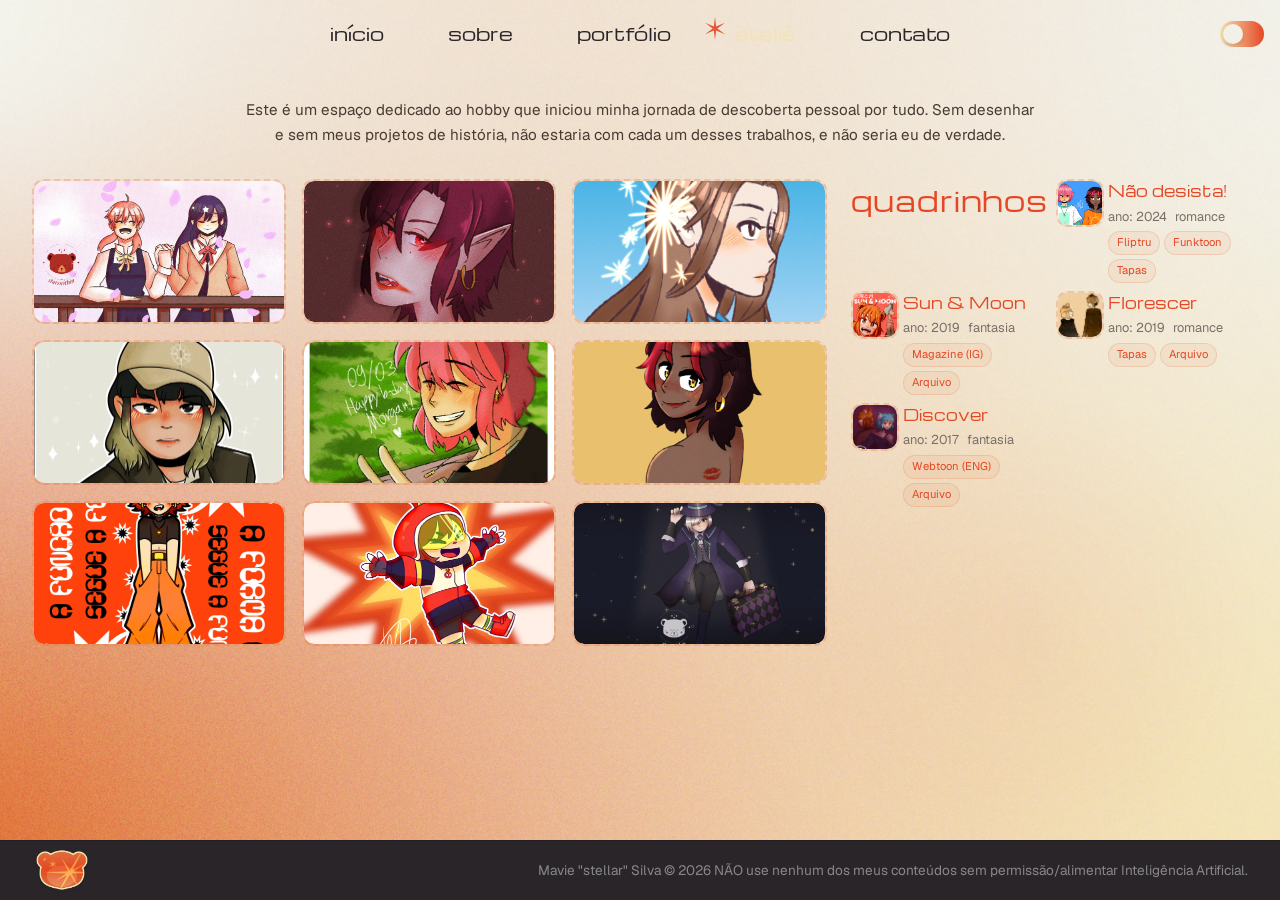
==== commit 14d969a8: "changes in main page (mode toggle, glow colors), fixed footer and gallery navigation buttons" ====
--- a/pages/atelier/index.html
+++ b/pages/atelier/index.html
@@ -89,8 +89,10 @@
 
             <div class="modal" id="image-modal">
                 <div class="modal-content">
-                    <button class="close-modal" id="close-modal">&times;</button>
+                    <button class="close-modal" id="close-modal" aria-label="fechar">&times;</button>
+                    <button class="modal-prev" aria-label="imagem anterior" aria-hidden="true">‹</button>
                     <img src="" alt="" id="modal-img">
+                    <button class="modal-next" aria-label="próxima imagem" aria-hidden="true">›</button>
                 </div>
             </div>
 
--- a/assets/css/main.css
+++ b/assets/css/main.css
@@ -189,7 +189,7 @@
 
 .nav-link:hover,
 .nav-link.active {
-    color: var(--primary);
+    color: #F4E3B2;
 }
 
 /* ===== SVG Estrela na Header ===== */
@@ -261,6 +261,7 @@
     height: 100vh;
     text-align: center;
     padding-top: 60px;
+    padding-bottom: 80px; /* 60px footer + 20px buffer */
     position: relative;
     overflow: hidden;
 }
@@ -358,6 +359,34 @@
     color: var(--text-muted);
     font-size: 0.85rem;
     margin: 0;
+}
+
+/* ===== Footer: mobile-specific styling (≤1100px) ===== */
+@media (max-width: 1100px) {
+    .footer-desktop {
+        position: fixed !important;
+        bottom: 0 !important;
+        left: 0 !important;
+        width: 100% !important;
+        height: 60px;
+        padding: 0 var(--spacing-md);
+        z-index: 150;
+    }
+
+    /* Consolidated mobile footer text sizing (was duplicated per-page) */
+    .footer-info {
+        font-size: 0.75rem;
+        line-height: 1.4;
+    }
+    .footer-name {
+        display: block;
+        font-weight: 500;
+    }
+    .footer-copyright {
+        display: block;
+        opacity: 0.8;
+        margin-top: 0.25rem;
+    }
 }
 
 /* Botão do menu iniciar (estilo taskbar) - apenas ícone */
@@ -599,6 +628,7 @@
     margin-top: 60px;
     margin-bottom: 60px;
     padding: var(--spacing-lg) var(--spacing-xl);
+    padding-bottom: 80px; /* 60px footer + 20px buffer */
     width: 100%;
     /* altura FIXA entre o header fixo e o footer fixo: a página em si não rola
        em nenhum viewport.overflow-y:auto permite rolagem interna do conteúdo
@@ -1709,11 +1739,11 @@
 }
 
 .mobile-nav-link:hover {
-    color: var(--primary);
+    color: #F4E3B2;
 }
 
 .mobile-nav-link.active {
-    color: var(--primary);
+    color: #F4E3B2;
 }
 
 /* Home page mobile-only header (hidden on desktop) */
--- a/pages/atelier/style.css
+++ b/pages/atelier/style.css
@@ -26,6 +26,7 @@
     margin-top: 60px;
     margin-bottom: 60px;
     padding: clamp(16px, 3vw, 48px) var(--spacing-xl);
+    padding-bottom: 80px; /* 60px footer + 20px buffer */
     box-sizing: border-box;
     max-width: 1400px;
     margin-left: auto;
@@ -181,6 +182,40 @@
 }
 .atelier-wrap .close-modal:hover,
 .atelier-wrap .close-modal:focus { color: #F4E3B2; }
+
+/* ===== Setas de navegação do modal de imagem ===== */
+.atelier-wrap .modal-prev,
+.atelier-wrap .modal-next {
+    position: absolute;
+    top: 50%;
+    transform: translateY(-50%);
+    width: 48px;
+    height: 48px;
+    border-radius: 50%;
+    background: rgba(229, 71, 36, 0.85);
+    color: var(--light);
+    border: none;
+    font-size: 1.6rem;
+    font-family: var(--title-font);
+    cursor: pointer;
+    z-index: 10;
+    transition: var(--transition-fast);
+    display: flex;
+    align-items: center;
+    justify-content: center;
+}
+.atelier-wrap .modal-prev { left: 20px; }
+.atelier-wrap .modal-next { right: 20px; }
+.atelier-wrap .modal-prev:hover,
+.atelier-wrap .modal-next:hover {
+    background: var(--primary);
+    box-shadow: 0 0 14px rgba(229, 71, 36, 0.5);
+}
+.atelier-wrap .modal-prev:disabled,
+.atelier-wrap .modal-next:disabled {
+    opacity: 0.3;
+    cursor: not-allowed;
+}
 
 /* ===== Lista de comics ===== */
 .comics-list {
@@ -348,6 +383,7 @@
     .atelier-wrap {
         height: auto;
         min-height: calc(100vh - 120px);
+        padding-bottom: 80px;
     }
 
     /* Modal de imagem desativado no mobile */
@@ -433,20 +469,3 @@
         min-height: 220px;
     }
 }
-
-/* Footer mobile - igual à página inicial */
-@media (max-width: 1100px) {
-    .footer-info {
-        font-size: 0.75rem;
-        line-height: 1.4;
-    }
-    .footer-name {
-        display: block;
-        font-weight: 500;
-    }
-    .footer-copyright {
-        display: block;
-        opacity: 0.8;
-        margin-top: 0.25rem;
-    }
-}
